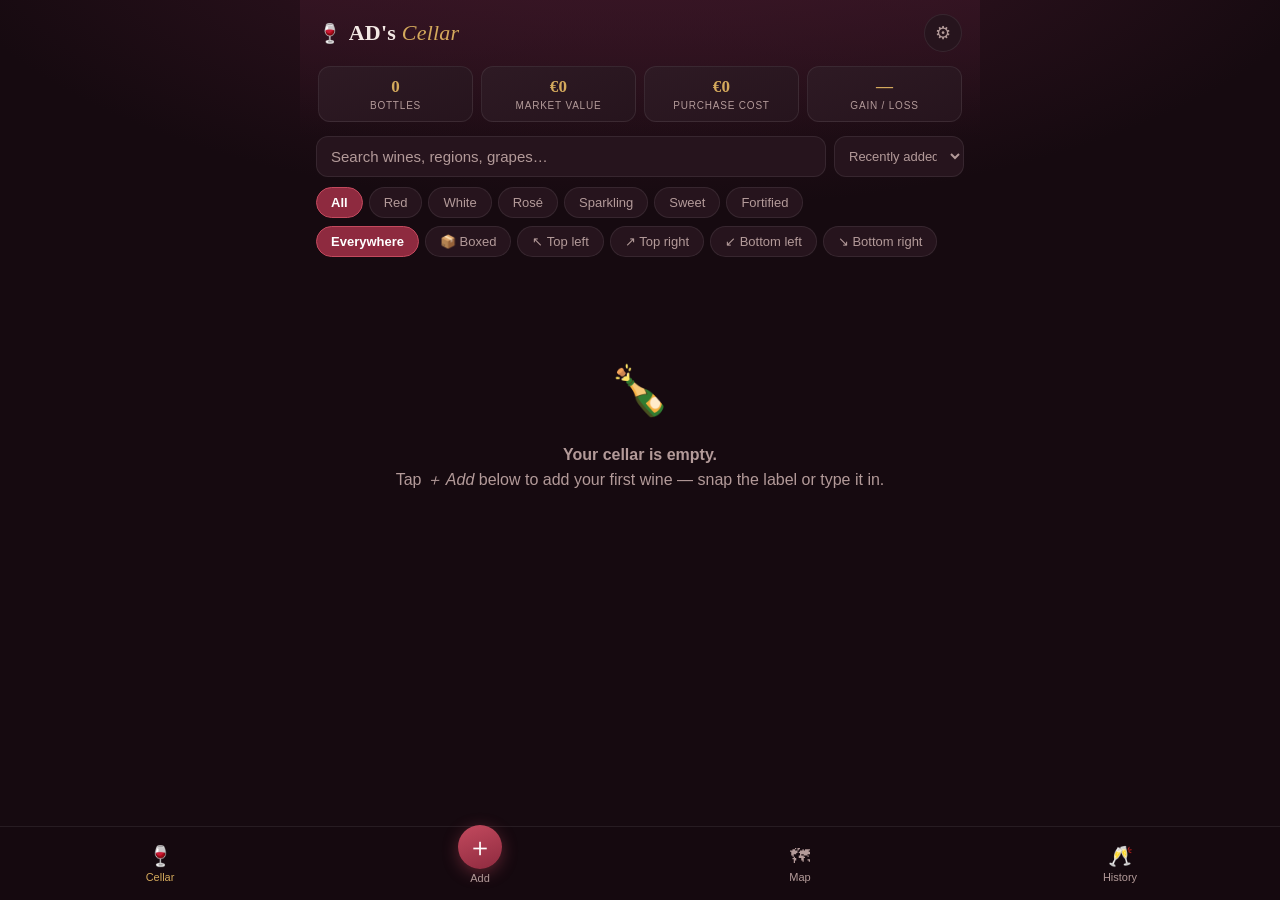
==== index.html @ 8563a79f "Add cross-device sync (Supabase) and AI label identification Sync: - Email one-time-code login (work" ====
<!DOCTYPE html>
<html lang="en">
<head>
<meta charset="UTF-8">
<meta name="viewport" content="width=device-width, initial-scale=1, viewport-fit=cover, user-scalable=no">
<meta name="apple-mobile-web-app-capable" content="yes">
<meta name="apple-mobile-web-app-status-bar-style" content="black-translucent">
<meta name="apple-mobile-web-app-title" content="AD's Cellar">
<meta name="theme-color" content="#160a10">
<title>AD's Cellar</title>
<link rel="manifest" href="manifest.webmanifest">
<link rel="apple-touch-icon" href="icons/icon-180.png">
<link rel="icon" type="image/png" href="icons/icon-192.png">
<link rel="stylesheet" href="css/style.css">
</head>
<body>

<!-- ======================= HEADER / DASHBOARD ======================= -->
<header class="app-header" id="appHeader">
  <div class="header-top">
    <h1 class="brand"><span class="brand-icon">🍷</span> AD's <span class="brand-sub">Cellar</span></h1>
    <button class="icon-btn" id="settingsBtn" title="Backup &amp; settings" aria-label="Settings">⚙︎</button>
  </div>
  <div class="dashboard" id="dashboard">
    <div class="stat">
      <div class="stat-value" id="statBottles">0</div>
      <div class="stat-label">Bottles</div>
    </div>
    <div class="stat">
      <div class="stat-value" id="statValue">€0</div>
      <div class="stat-label">Market value</div>
    </div>
    <div class="stat">
      <div class="stat-value" id="statCost">€0</div>
      <div class="stat-label">Purchase cost</div>
    </div>
    <div class="stat">
      <div class="stat-value" id="statGain">—</div>
      <div class="stat-label">Gain / loss</div>
    </div>
  </div>
</header>

<!-- ======================= MAIN VIEWS ======================= -->
<main class="main" id="main">

  <!-- ---------- CELLAR LIST VIEW ---------- -->
  <section class="view" id="view-cellar">
    <div class="toolbar">
      <input type="search" id="searchInput" class="search" placeholder="Search wines, regions, grapes…">
      <select id="sortSelect" class="chip-select" aria-label="Sort">
        <option value="added">Recently added</option>
        <option value="name">Name A–Z</option>
        <option value="vintage">Vintage</option>
        <option value="value">Value ↓</option>
        <option value="window">Drink first</option>
      </select>
    </div>
    <div class="filter-row" id="filterStyles">
      <button class="chip active" data-style="">All</button>
      <button class="chip" data-style="red">Red</button>
      <button class="chip" data-style="white">White</button>
      <button class="chip" data-style="rose">Rosé</button>
      <button class="chip" data-style="sparkling">Sparkling</button>
      <button class="chip" data-style="sweet">Sweet</button>
      <button class="chip" data-style="fortified">Fortified</button>
    </div>
    <div class="filter-row" id="filterLocations">
      <button class="chip active" data-loc="">Everywhere</button>
      <button class="chip" data-loc="boxed">📦 Boxed</button>
      <button class="chip" data-loc="top-left">↖ Top left</button>
      <button class="chip" data-loc="top-right">↗ Top right</button>
      <button class="chip" data-loc="bottom-left">↙ Bottom left</button>
      <button class="chip" data-loc="bottom-right">↘ Bottom right</button>
    </div>
    <div id="wineList" class="wine-list"></div>
    <div id="emptyState" class="empty-state hidden">
      <div class="empty-icon">🍾</div>
      <p><strong>Your cellar is empty.</strong></p>
      <p>Tap <em>＋ Add</em> below to add your first wine — snap the label or type it in.</p>
    </div>
  </section>

  <!-- ---------- HISTORY VIEW ---------- -->
  <section class="view hidden" id="view-history">
    <h2 class="view-title">Drinking history</h2>
    <div class="history-stats" id="historyStats"></div>
    <div id="historyList" class="wine-list"></div>
    <div id="historyEmpty" class="empty-state hidden">
      <div class="empty-icon">🥂</div>
      <p>No bottles enjoyed yet. When you drink a bottle, mark it from the wine's page and it will appear here.</p>
    </div>
  </section>

  <!-- ---------- CELLAR MAP VIEW ---------- -->
  <section class="view hidden" id="view-map">
    <h2 class="view-title">Cellar map</h2>
    <p class="view-sub">Where your bottles live. Tap a zone to see its wines.</p>
    <div class="cellar-map">
      <div class="map-grid">
        <button class="map-zone" data-loc="top-left"><span class="zone-name">↖ Top left</span><span class="zone-count" id="zone-top-left">0</span></button>
        <button class="map-zone" data-loc="top-right"><span class="zone-name">↗ Top right</span><span class="zone-count" id="zone-top-right">0</span></button>
        <button class="map-zone" data-loc="bottom-left"><span class="zone-name">↙ Bottom left</span><span class="zone-count" id="zone-bottom-left">0</span></button>
        <button class="map-zone" data-loc="bottom-right"><span class="zone-name">↘ Bottom right</span><span class="zone-count" id="zone-bottom-right">0</span></button>
      </div>
      <button class="map-zone map-boxed" data-loc="boxed"><span class="zone-name">📦 Boxed / not racked</span><span class="zone-count" id="zone-boxed">0</span></button>
    </div>
  </section>

</main>

<!-- ======================= TAB BAR ======================= -->
<nav class="tabbar">
  <button class="tab active" data-view="cellar"><span class="tab-icon">🍷</span>Cellar</button>
  <button class="tab tab-add" id="addBtn"><span class="tab-add-circle">＋</span>Add</button>
  <button class="tab" data-view="map"><span class="tab-icon">🗺</span>Map</button>
  <button class="tab" data-view="history"><span class="tab-icon">🥂</span>History</button>
</nav>

<!-- ======================= WINE DETAIL SHEET ======================= -->
<div class="sheet-backdrop hidden" id="detailBackdrop"></div>
<div class="sheet hidden" id="detailSheet" role="dialog" aria-modal="true">
  <div class="sheet-handle"></div>
  <div class="sheet-content" id="detailContent"></div>
</div>

<!-- ======================= ADD / EDIT SHEET ======================= -->
<div class="sheet-backdrop hidden" id="formBackdrop"></div>
<div class="sheet sheet-tall hidden" id="formSheet" role="dialog" aria-modal="true">
  <div class="sheet-handle"></div>
  <div class="sheet-content">
    <h2 id="formTitle" class="sheet-title">Add wine</h2>

    <form id="wineForm" autocomplete="off">
      <input type="hidden" id="f-id">

      <!-- photo -->
      <div class="photo-row">
        <label class="photo-drop" id="photoDrop">
          <img id="photoPreview" class="hidden" alt="Label photo">
          <span id="photoHint">📷 Snap or upload the label</span>
          <input type="file" id="f-photo" accept="image/*" hidden>
        </label>
        <button type="button" class="btn ghost identify-btn" id="identifyBtn">✨ Identify wine from photo</button>
      </div>

      <div class="form-grid">
        <label class="field span2">
          <span>Wine name *</span>
          <input type="text" id="f-name" required placeholder="e.g. Château Margaux">
        </label>
        <label class="field">
          <span>Producer</span>
          <input type="text" id="f-producer" placeholder="Domaine / winery">
        </label>
        <label class="field">
          <span>Vintage</span>
          <input type="number" id="f-vintage" min="1900" max="2035" placeholder="2019">
        </label>
        <label class="field">
          <span>Style</span>
          <select id="f-style">
            <option value="red">Red</option>
            <option value="white">White</option>
            <option value="rose">Rosé</option>
            <option value="sparkling">Sparkling</option>
            <option value="sweet">Sweet</option>
            <option value="fortified">Fortified</option>
          </select>
        </label>
        <label class="field">
          <span>Country</span>
          <input type="text" id="f-country" placeholder="France">
        </label>
        <label class="field">
          <span>Region</span>
          <input type="text" id="f-region" placeholder="Bordeaux">
        </label>
        <label class="field">
          <span>Appellation</span>
          <input type="text" id="f-appellation" placeholder="Margaux AOC">
        </label>
        <label class="field span2">
          <span>Grapes <small>(comma separated)</small></span>
          <input type="text" id="f-grapes" placeholder="Cabernet Sauvignon, Merlot">
        </label>
        <label class="field">
          <span>ABV %</span>
          <input type="number" id="f-abv" step="0.1" min="0" max="25" placeholder="13.5">
        </label>
        <label class="field">
          <span>Location</span>
          <select id="f-location">
            <option value="boxed">📦 Boxed</option>
            <option value="top-left">↖ Top left</option>
            <option value="top-right">↗ Top right</option>
            <option value="bottom-left">↙ Bottom left</option>
            <option value="bottom-right">↘ Bottom right</option>
          </select>
        </label>

        <div class="field-group span2">
          <span class="group-label">Bottles × format</span>
          <div class="pair">
            <input type="number" id="f-quantity" min="1" value="1">
            <select id="f-size">
              <option value="piccolo">Piccolo (187.5 ml)</option>
              <option value="demi">Demi-bouteille (375 ml)</option>
              <option value="standard" selected>Standard (750 ml)</option>
              <option value="magnum">Magnum (1.5 L)</option>
              <option value="double-magnum">Double Magnum (3 L)</option>
              <option value="jeroboam">Jéroboam (4.5 L)</option>
              <option value="imperiale">Impériale (6 L)</option>
            </select>
          </div>
        </div>

        <div class="field-group span2">
          <span class="group-label">Drinking window</span>
          <div class="pair">
            <input type="number" id="f-drinkFrom" min="1990" max="2080" placeholder="From (2024)">
            <input type="number" id="f-drinkTo" min="1990" max="2080" placeholder="To (2035)">
          </div>
        </div>

        <div class="field-group span2">
          <span class="group-label">Ratings</span>
          <div class="pair">
            <input type="number" id="f-ratingVivino" step="0.1" min="0" max="5" placeholder="Vivino /5">
            <input type="number" id="f-ratingCritic" step="1" min="0" max="100" placeholder="Critic /100">
          </div>
        </div>

        <label class="field">
          <span>Market price (€/btl)</span>
          <input type="number" id="f-marketPrice" step="0.01" min="0" placeholder="45.00">
        </label>
        <label class="field">
          <span>Purchase price (€/btl)</span>
          <input type="number" id="f-purchasePrice" step="0.01" min="0" placeholder="32.00">
        </label>
        <label class="field span2">
          <span>Purchase date</span>
          <input type="date" id="f-purchaseDate">
        </label>

        <label class="field span2">
          <span>Edulis notes</span>
          <textarea id="f-edulisNotes" rows="2" placeholder="Notes from Edulis…"></textarea>
        </label>
        <label class="field span2">
          <span>My notes</span>
          <textarea id="f-notes" rows="2" placeholder="Anything else…"></textarea>
        </label>
      </div>

      <div class="lookup-row" id="lookupRow">
        <span class="lookup-label">Fill in details from:</span>
        <button type="button" class="mini-btn" id="lookupWS">Wine-Searcher</button>
        <button type="button" class="mini-btn" id="lookupVivino">Vivino</button>
      </div>

      <div class="form-actions">
        <button type="button" class="btn ghost" id="cancelForm">Cancel</button>
        <button type="submit" class="btn primary" id="saveForm">Save wine</button>
      </div>
    </form>
  </div>
</div>

<!-- ======================= DRINK BOTTLE SHEET ======================= -->
<div class="sheet-backdrop hidden" id="drinkBackdrop"></div>
<div class="sheet hidden" id="drinkSheet" role="dialog" aria-modal="true">
  <div class="sheet-handle"></div>
  <div class="sheet-content">
    <h2 class="sheet-title">🥂 Drink a bottle</h2>
    <p id="drinkWineName" class="drink-wine-name"></p>
    <form id="drinkForm">
      <input type="hidden" id="d-id">
      <label class="field">
        <span>Date</span>
        <input type="date" id="d-date">
      </label>
      <label class="field">
        <span>Occasion / tasting note</span>
        <textarea id="d-note" rows="3" placeholder="Dinner with… tasted like…"></textarea>
      </label>
      <label class="field">
        <span>My rating (0–5)</span>
        <input type="number" id="d-rating" step="0.5" min="0" max="5" placeholder="4.5">
      </label>
      <div class="form-actions">
        <button type="button" class="btn ghost" id="cancelDrink">Cancel</button>
        <button type="submit" class="btn primary">Mark as drunk</button>
      </div>
    </form>
  </div>
</div>

<!-- ======================= SETTINGS SHEET ======================= -->
<div class="sheet-backdrop hidden" id="settingsBackdrop"></div>
<div class="sheet hidden" id="settingsSheet" role="dialog" aria-modal="true">
  <div class="sheet-handle"></div>
  <div class="sheet-content">
    <h2 class="sheet-title">Backup &amp; settings</h2>

    <div class="settings-section">
      <h3 class="settings-h">☁️ Sync between iPhone &amp; iPad</h3>
      <p id="sync-unavailable" class="settings-note hidden">Sync backend not configured.</p>
      <div id="sync-signedout">
        <label class="field">
          <span>Email</span>
          <input type="email" id="syncEmail" placeholder="you@example.com" autocomplete="email">
        </label>
        <button class="btn primary sync-btn" id="syncSendCode">Send login code</button>
        <div id="sync-codeRow" class="hidden">
          <label class="field">
            <span>Code from the email</span>
            <input type="text" id="syncCode" inputmode="numeric" autocomplete="one-time-code" placeholder="123456">
          </label>
          <button class="btn primary sync-btn" id="syncVerify">Verify &amp; start syncing</button>
        </div>
        <p class="settings-note">Sign in with the same email on each device and your cellar stays in sync automatically.</p>
      </div>
      <div id="sync-signedin" class="hidden">
        <p id="syncStatusLine" class="sync-status"></p>
        <div class="detail-actions-row">
          <button class="btn ghost" id="syncNow">Sync now</button>
          <button class="btn danger" id="syncSignOut">Sign out</button>
        </div>
      </div>
    </div>

    <div class="settings-section">
      <h3 class="settings-h">✨ Label identification</h3>
      <label class="field">
        <span>Claude API key</span>
        <input type="password" id="claudeKeyInput" placeholder="sk-ant-…" autocomplete="off">
      </label>
      <p class="settings-note">From console.anthropic.com. Stored only on this device — enables “Identify wine from photo” when adding a wine.</p>
    </div>

    <h3 class="settings-h">💾 Backup</h3>
    <div class="settings-list">
      <button class="settings-item" id="exportBtn">
        <span>⬇️ Export collection (JSON)</span>
        <small>Full backup incl. photos &amp; history</small>
      </button>
      <button class="settings-item" id="importBtn">
        <span>⬆️ Import collection</span>
        <small>Restore or merge from a backup file</small>
      </button>
      <input type="file" id="importFile" accept="application/json,.json" hidden>
      <label class="settings-item settings-inline">
        <span>💶 Currency symbol</span>
        <input type="text" id="currencyInput" maxlength="3" class="currency-input">
      </label>
    </div>
    <p class="settings-note">All data is stored privately on this device. Export regularly to keep a backup.</p>
  </div>
</div>

<div id="toast" class="toast hidden"></div>

<script src="js/vendor/supabase.js"></script>
<script src="js/config.js"></script>
<script src="js/db.js"></script>
<script src="js/pairings.js"></script>
<script src="js/sync.js"></script>
<script src="js/scan.js"></script>
<script src="js/app.js"></script>
</body>
</html>
---- css/style.css ----
/* ============================================================
   Cellar — wine collection tracker
   Deep-cellar dark theme with burgundy & gold accents
   ============================================================ */

:root {
  --bg: #160a10;
  --bg-soft: #1f0f17;
  --card: #26141d;
  --card-2: #2e1a24;
  --line: rgba(255, 255, 255, 0.08);
  --text: #f3e9e4;
  --text-dim: #b39a99;
  --wine: #8e2a3f;
  --wine-bright: #c34a5e;
  --gold: #d4a95c;
  --gold-soft: rgba(212, 169, 92, 0.16);
  --green: #6fbf8f;
  --red: #e07070;
  --radius: 18px;
  --radius-sm: 12px;
  --tabbar-h: 74px;
  --sat: env(safe-area-inset-top, 0px);
  --sab: env(safe-area-inset-bottom, 0px);
  color-scheme: dark;
}

* { box-sizing: border-box; margin: 0; padding: 0; -webkit-tap-highlight-color: transparent; }

html { height: 100%; }

body {
  font-family: -apple-system, BlinkMacSystemFont, "SF Pro Text", "Segoe UI", Roboto, sans-serif;
  background:
    radial-gradient(1200px 500px at 50% -10%, #3a1626 0%, transparent 60%),
    var(--bg);
  color: var(--text);
  min-height: 100%;
  padding-bottom: calc(var(--tabbar-h) + var(--sab));
  -webkit-font-smoothing: antialiased;
  overscroll-behavior-y: contain;
}

h1, h2, h3, .brand, .stat-value, .wine-name, .sheet-title, .detail-name {
  font-family: "Palatino", "Iowan Old Style", Georgia, serif;
  letter-spacing: 0.01em;
}

.hidden { display: none !important; }

/* ---------- header / dashboard ---------- */
.app-header {
  padding: calc(var(--sat) + 14px) 18px 14px;
  background: linear-gradient(180deg, rgba(58, 22, 38, 0.65), transparent);
}

.header-top {
  display: flex;
  align-items: center;
  justify-content: space-between;
}

.brand { font-size: 22px; font-weight: 600; }
.brand-icon { font-size: 19px; margin-right: 2px; }
.brand-sub { color: var(--gold); font-weight: 400; font-style: italic; }

.icon-btn {
  background: var(--card);
  border: 1px solid var(--line);
  color: var(--text-dim);
  font-size: 18px;
  width: 38px; height: 38px;
  border-radius: 50%;
  cursor: pointer;
}

.dashboard {
  margin-top: 14px;
  display: grid;
  grid-template-columns: repeat(4, 1fr);
  gap: 8px;
}

.stat {
  background: linear-gradient(160deg, var(--card-2), var(--card));
  border: 1px solid var(--line);
  border-radius: var(--radius-sm);
  padding: 10px 6px;
  text-align: center;
}

.stat-value { font-size: 17px; font-weight: 700; color: var(--gold); }
.stat-value.pos { color: var(--green); }
.stat-value.neg { color: var(--red); }
.stat-label { font-size: 10px; text-transform: uppercase; letter-spacing: 0.08em; color: var(--text-dim); margin-top: 3px; }

/* ---------- main / toolbar ---------- */
.main { padding: 0 16px; }

.view-title { font-size: 22px; margin: 10px 2px 4px; }
.view-sub { color: var(--text-dim); font-size: 13px; margin: 0 2px 12px; }

.toolbar { display: flex; gap: 8px; margin-bottom: 10px; }

.search {
  flex: 1;
  background: var(--card);
  border: 1px solid var(--line);
  border-radius: var(--radius-sm);
  color: var(--text);
  padding: 11px 14px;
  font-size: 15px;
  outline: none;
}
.search::placeholder { color: var(--text-dim); }
.search:focus { border-color: var(--wine-bright); }

.chip-select {
  background: var(--card);
  border: 1px solid var(--line);
  color: var(--text-dim);
  border-radius: var(--radius-sm);
  padding: 0 10px;
  font-size: 13px;
  max-width: 130px;
}

.filter-row {
  display: flex;
  gap: 6px;
  overflow-x: auto;
  padding-bottom: 8px;
  scrollbar-width: none;
}
.filter-row::-webkit-scrollbar { display: none; }

.chip {
  flex-shrink: 0;
  background: var(--card);
  border: 1px solid var(--line);
  color: var(--text-dim);
  border-radius: 999px;
  padding: 7px 14px;
  font-size: 13px;
  cursor: pointer;
  transition: all 0.15s;
}
.chip.active {
  background: var(--wine);
  border-color: var(--wine-bright);
  color: #fff;
  font-weight: 600;
}

/* ---------- wine cards ---------- */
.wine-list { display: flex; flex-direction: column; gap: 12px; padding: 4px 0 24px; }

.wine-card {
  display: flex;
  gap: 12px;
  background: linear-gradient(150deg, var(--card-2), var(--card));
  border: 1px solid var(--line);
  border-radius: var(--radius);
  padding: 12px;
  cursor: pointer;
  transition: transform 0.1s;
}
.wine-card:active { transform: scale(0.985); }

.wine-thumb {
  width: 64px; height: 84px;
  border-radius: 10px;
  background: var(--bg-soft);
  object-fit: cover;
  flex-shrink: 0;
  display: flex;
  align-items: center;
  justify-content: center;
  font-size: 28px;
  border: 1px solid var(--line);
}

.wine-body { flex: 1; min-width: 0; }

.wine-name {
  font-size: 16px;
  font-weight: 700;
  white-space: nowrap;
  overflow: hidden;
  text-overflow: ellipsis;
}

.wine-sub {
  color: var(--text-dim);
  font-size: 12.5px;
  margin-top: 2px;
  white-space: nowrap;
  overflow: hidden;
  text-overflow: ellipsis;
}

.wine-badges { display: flex; flex-wrap: wrap; gap: 5px; margin-top: 7px; }

.badge {
  font-size: 10.5px;
  padding: 3px 8px;
  border-radius: 999px;
  background: var(--bg-soft);
  border: 1px solid var(--line);
  color: var(--text-dim);
  white-space: nowrap;
}
.badge.gold { color: var(--gold); border-color: rgba(212,169,92,0.35); background: var(--gold-soft); }
.badge.ready { color: var(--green); border-color: rgba(111,191,143,0.4); }
.badge.hold { color: #7fa8d9; border-color: rgba(127,168,217,0.4); }
.badge.soon { color: #e0b070; border-color: rgba(224,176,112,0.4); }
.badge.past { color: var(--red); border-color: rgba(224,112,112,0.4); }

.wine-right {
  display: flex;
  flex-direction: column;
  align-items: flex-end;
  justify-content: space-between;
  flex-shrink: 0;
}

.wine-price { color: var(--gold); font-weight: 700; font-size: 15px; }
.wine-qty {
  font-size: 11px;
  color: var(--text-dim);
  background: var(--bg-soft);
  border: 1px solid var(--line);
  padding: 3px 8px;
  border-radius: 999px;
}

/* ---------- empty states ---------- */
.empty-state {
  text-align: center;
  padding: 60px 30px;
  color: var(--text-dim);
  line-height: 1.6;
}
.empty-icon { font-size: 48px; margin-bottom: 12px; }

/* ---------- cellar map ---------- */
.cellar-map { display: flex; flex-direction: column; gap: 10px; padding-bottom: 24px; }

.map-grid { display: grid; grid-template-columns: 1fr 1fr; gap: 10px; }

.map-zone {
  background: linear-gradient(150deg, var(--card-2), var(--card));
  border: 1px solid var(--line);
  border-radius: var(--radius);
  padding: 26px 12px;
  display: flex;
  flex-direction: column;
  align-items: center;
  gap: 8px;
  cursor: pointer;
  color: var(--text);
}
.map-zone:active { transform: scale(0.98); }
.map-boxed { padding: 18px 12px; }

.zone-name { font-size: 14px; color: var(--text-dim); }
.zone-count { font-size: 26px; font-weight: 800; color: var(--gold); font-family: Georgia, serif; }

/* ---------- history ---------- */
.history-stats {
  color: var(--text-dim);
  font-size: 13px;
  margin: 0 2px 12px;
}

.history-note { font-size: 12.5px; color: var(--text-dim); margin-top: 6px; font-style: italic; }

/* ---------- tab bar ---------- */
.tabbar {
  position: fixed;
  left: 0; right: 0; bottom: 0;
  height: calc(var(--tabbar-h) + var(--sab));
  padding-bottom: var(--sab);
  background: rgba(22, 10, 16, 0.92);
  backdrop-filter: blur(18px);
  -webkit-backdrop-filter: blur(18px);
  border-top: 1px solid var(--line);
  display: flex;
  z-index: 40;
}

.tab {
  flex: 1;
  background: none;
  border: none;
  color: var(--text-dim);
  font-size: 11px;
  display: flex;
  flex-direction: column;
  align-items: center;
  justify-content: center;
  gap: 3px;
  cursor: pointer;
}
.tab.active { color: var(--gold); }
.tab-icon { font-size: 20px; }

.tab-add-circle {
  width: 44px; height: 44px;
  border-radius: 50%;
  background: linear-gradient(160deg, var(--wine-bright), var(--wine));
  color: #fff;
  font-size: 26px;
  line-height: 44px;
  text-align: center;
  box-shadow: 0 4px 16px rgba(195, 74, 94, 0.4);
  margin-top: -18px;
}

/* ---------- sheets ---------- */
.sheet-backdrop {
  position: fixed; inset: 0;
  background: rgba(0, 0, 0, 0.55);
  backdrop-filter: blur(3px);
  -webkit-backdrop-filter: blur(3px);
  z-index: 50;
}

.sheet {
  position: fixed;
  left: 0; right: 0; bottom: 0;
  max-height: 88vh;
  background: var(--bg-soft);
  border-radius: 22px 22px 0 0;
  border-top: 1px solid var(--line);
  z-index: 60;
  display: flex;
  flex-direction: column;
  animation: slideUp 0.25s ease-out;
}
.sheet-tall { height: 92vh; max-height: 92vh; }

@keyframes slideUp { from { transform: translateY(40px); opacity: 0; } to { transform: none; opacity: 1; } }

.sheet-handle {
  width: 40px; height: 4px;
  background: var(--line);
  border-radius: 2px;
  margin: 10px auto 2px;
  flex-shrink: 0;
}

.sheet-content {
  overflow-y: auto;
  padding: 12px 18px calc(24px + var(--sab));
  -webkit-overflow-scrolling: touch;
}

.sheet-title { font-size: 21px; margin-bottom: 14px; }

/* ---------- form ---------- */
.photo-row { margin-bottom: 14px; }

.photo-drop {
  display: flex;
  align-items: center;
  justify-content: center;
  min-height: 110px;
  border: 1.5px dashed rgba(212, 169, 92, 0.4);
  border-radius: var(--radius);
  color: var(--gold);
  font-size: 14px;
  cursor: pointer;
  overflow: hidden;
  background: var(--gold-soft);
}
.photo-drop img { width: 100%; max-height: 220px; object-fit: contain; }

.form-grid {
  display: grid;
  grid-template-columns: 1fr 1fr;
  gap: 10px;
}

.field, .field-group { display: flex; flex-direction: column; gap: 5px; }
.span2 { grid-column: span 2; }

.field > span, .group-label {
  font-size: 12px;
  color: var(--text-dim);
  text-transform: uppercase;
  letter-spacing: 0.06em;
}
.field small { text-transform: none; letter-spacing: 0; }

.field input, .field select, .field textarea, .pair input {
  background: var(--card);
  border: 1px solid var(--line);
  border-radius: var(--radius-sm);
  color: var(--text);
  padding: 11px 12px;
  font-size: 16px; /* prevents iOS zoom */
  outline: none;
  width: 100%;
  font-family: inherit;
}
.field input:focus, .field select:focus, .field textarea:focus, .pair input:focus {
  border-color: var(--wine-bright);
}

.pair { display: grid; grid-template-columns: 1fr 1fr; gap: 8px; }

.lookup-row {
  display: flex;
  align-items: center;
  gap: 8px;
  flex-wrap: wrap;
  margin: 16px 0 4px;
  padding: 12px;
  background: var(--card);
  border-radius: var(--radius-sm);
  border: 1px solid var(--line);
}
.lookup-label { font-size: 12.5px; color: var(--text-dim); }

.mini-btn {
  background: var(--bg-soft);
  border: 1px solid rgba(212, 169, 92, 0.35);
  color: var(--gold);
  border-radius: 999px;
  padding: 6px 13px;
  font-size: 12.5px;
  cursor: pointer;
}

.form-actions {
  display: flex;
  gap: 10px;
  margin-top: 18px;
}

.btn {
  flex: 1;
  padding: 14px;
  border-radius: var(--radius-sm);
  font-size: 16px;
  font-weight: 600;
  border: none;
  cursor: pointer;
}
.btn.primary {
  background: linear-gradient(160deg, var(--wine-bright), var(--wine));
  color: #fff;
  box-shadow: 0 4px 14px rgba(195, 74, 94, 0.35);
}
.btn.ghost {
  background: var(--card);
  color: var(--text-dim);
  border: 1px solid var(--line);
}
.btn.danger { background: rgba(224, 112, 112, 0.15); color: var(--red); border: 1px solid rgba(224,112,112,0.4); }

/* ---------- wine detail ---------- */
.detail-photo {
  width: 100%;
  max-height: 260px;
  object-fit: contain;
  border-radius: var(--radius);
  background: var(--card);
  margin-bottom: 14px;
}

.detail-name { font-size: 24px; font-weight: 700; line-height: 1.2; }
.detail-sub { color: var(--text-dim); font-size: 14px; margin-top: 4px; }

.detail-badges { display: flex; flex-wrap: wrap; gap: 6px; margin: 12px 0; }
.detail-badges .badge { font-size: 12px; padding: 5px 11px; }

.detail-section { margin-top: 18px; }
.detail-section h3 {
  font-size: 12px;
  text-transform: uppercase;
  letter-spacing: 0.1em;
  color: var(--gold);
  margin-bottom: 8px;
}

.info-grid {
  display: grid;
  grid-template-columns: 1fr 1fr;
  gap: 8px;
}

.info-cell {
  background: var(--card);
  border: 1px solid var(--line);
  border-radius: var(--radius-sm);
  padding: 10px 12px;
}
.info-cell .k { font-size: 10.5px; text-transform: uppercase; letter-spacing: 0.07em; color: var(--text-dim); }
.info-cell .v { font-size: 15px; font-weight: 600; margin-top: 3px; }
.info-cell .v.gold { color: var(--gold); }
.info-cell .v.pos { color: var(--green); }
.info-cell .v.neg { color: var(--red); }

.note-block {
  background: var(--card);
  border: 1px solid var(--line);
  border-left: 3px solid var(--gold);
  border-radius: var(--radius-sm);
  padding: 12px 14px;
  font-size: 14px;
  line-height: 1.55;
  color: var(--text);
}

.pairing-list { display: flex; flex-wrap: wrap; gap: 7px; }
.pairing-item {
  background: var(--card);
  border: 1px solid var(--line);
  border-radius: 999px;
  padding: 7px 13px;
  font-size: 13px;
}

.detail-actions { display: flex; flex-direction: column; gap: 10px; margin-top: 22px; }
.detail-actions-row { display: flex; gap: 10px; }

.drink-wine-name { color: var(--gold); font-size: 16px; margin: -6px 0 14px; font-style: italic; }

#drinkForm .field { margin-bottom: 10px; }

/* ---------- settings ---------- */
.settings-list { display: flex; flex-direction: column; gap: 10px; }

.settings-item {
  background: var(--card);
  border: 1px solid var(--line);
  border-radius: var(--radius-sm);
  padding: 14px;
  color: var(--text);
  text-align: left;
  font-size: 15px;
  cursor: pointer;
  display: flex;
  flex-direction: column;
  gap: 3px;
}
.settings-item small { color: var(--text-dim); font-size: 12px; }
.settings-inline { flex-direction: row; align-items: center; justify-content: space-between; }

.currency-input {
  width: 64px;
  background: var(--bg-soft);
  border: 1px solid var(--line);
  border-radius: 8px;
  color: var(--gold);
  text-align: center;
  padding: 8px;
  font-size: 16px;
}

.settings-note { color: var(--text-dim); font-size: 12.5px; margin-top: 14px; line-height: 1.5; }

/* ---------- sync & scan ---------- */
.settings-section {
  background: var(--card);
  border: 1px solid var(--line);
  border-radius: var(--radius);
  padding: 14px;
  margin-bottom: 14px;
  display: flex;
  flex-direction: column;
  gap: 10px;
}

.settings-h {
  font-size: 12px;
  text-transform: uppercase;
  letter-spacing: 0.1em;
  color: var(--gold);
  margin-bottom: 6px;
}

.sync-btn { margin-top: 2px; }
.sync-status { font-size: 14px; color: var(--text); }

.identify-btn {
  width: 100%;
  margin-top: 8px;
  border-color: rgba(212, 169, 92, 0.35);
  color: var(--gold);
}

/* ---------- toast ---------- */
.toast {
  position: fixed;
  bottom: calc(var(--tabbar-h) + var(--sab) + 14px);
  left: 50%;
  transform: translateX(-50%);
  background: var(--card-2);
  border: 1px solid rgba(212, 169, 92, 0.4);
  color: var(--text);
  padding: 11px 20px;
  border-radius: 999px;
  font-size: 14px;
  z-index: 80;
  box-shadow: 0 6px 24px rgba(0,0,0,0.5);
  animation: slideUp 0.2s ease-out;
  max-width: 86vw;
  text-align: center;
}

/* ---------- larger screens ---------- */
@media (min-width: 700px) {
  .main, .app-header { max-width: 680px; margin-left: auto; margin-right: auto; }
  .sheet { max-width: 680px; left: 50%; transform: translateX(-50%); }
  @keyframes slideUp { from { transform: translate(-50%, 40px); opacity: 0; } to { transform: translate(-50%, 0); opacity: 1; } }
  .toast { animation: none; }
}
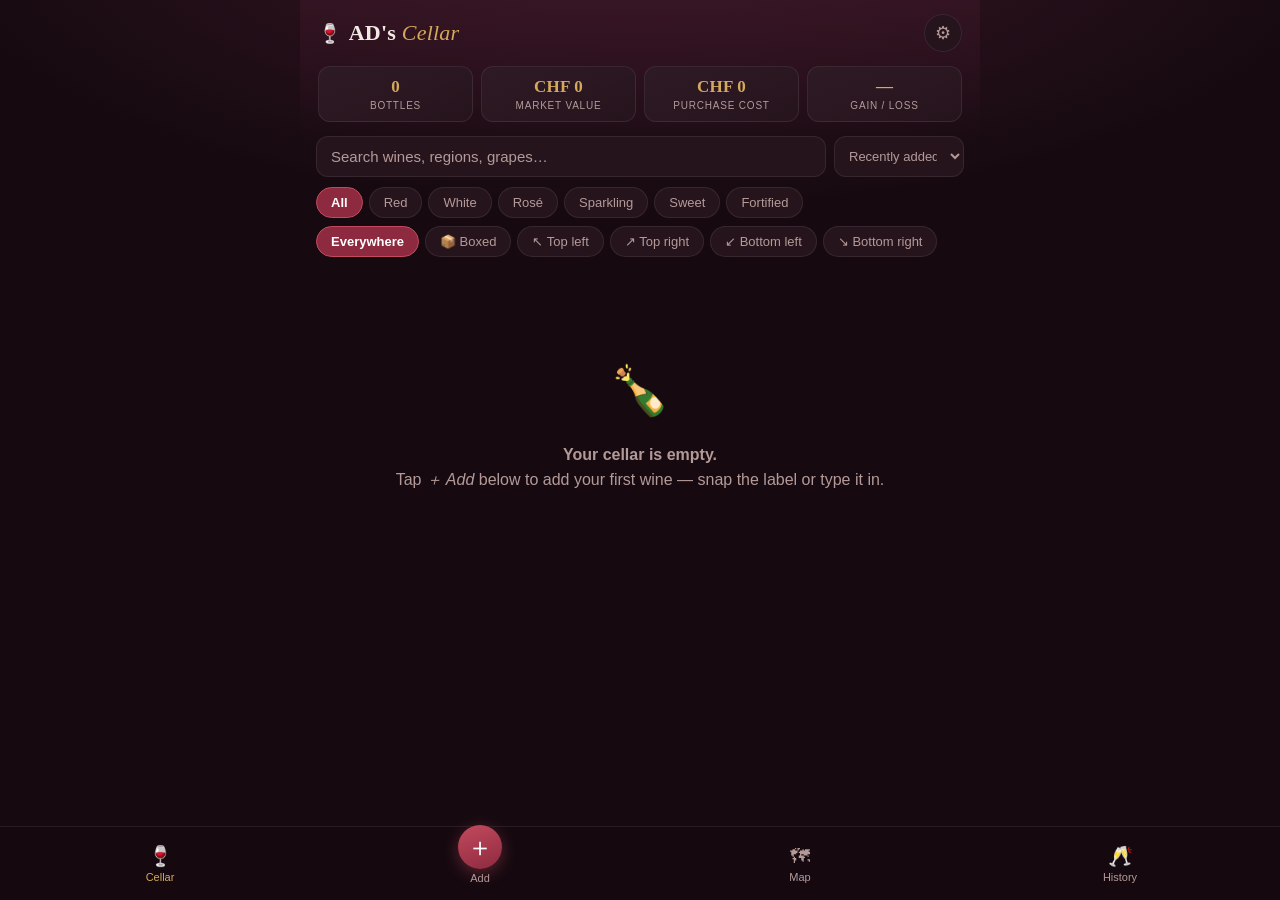
==== commit 3b062676: "Add themes, CHF pricing with 8.1% VAT, EUR conversion, case quantities Themes: - Theme system via CS" ====
--- a/index.html
+++ b/index.html
@@ -8,6 +8,7 @@
 <meta name="apple-mobile-web-app-title" content="AD's Cellar">
 <meta name="theme-color" content="#160a10">
 <title>AD's Cellar</title>
+<script>document.documentElement.dataset.theme = localStorage.getItem('cellar-theme') || 'cellar';</script>
 <link rel="manifest" href="manifest.webmanifest">
 <link rel="apple-touch-icon" href="icons/icon-180.png">
 <link rel="icon" type="image/png" href="icons/icon-192.png">
@@ -213,6 +214,12 @@
               <option value="imperiale">Impériale (6 L)</option>
             </select>
           </div>
+          <div class="qty-quick">
+            <button type="button" class="mini-btn" data-qty="1">×1</button>
+            <button type="button" class="mini-btn" data-qty="3">Box ×3</button>
+            <button type="button" class="mini-btn" data-qty="6">Box ×6</button>
+            <button type="button" class="mini-btn" data-qty="12">Box ×12</button>
+          </div>
         </div>
 
         <div class="field-group span2">
@@ -231,13 +238,20 @@
           </div>
         </div>
 
-        <label class="field">
-          <span>Market price (€/btl)</span>
-          <input type="number" id="f-marketPrice" step="0.01" min="0" placeholder="45.00">
-        </label>
-        <label class="field">
-          <span>Purchase price (€/btl)</span>
+        <div class="field-group span2">
+          <span class="group-label">Market price (per bottle)</span>
+          <div class="pair">
+            <input type="number" id="f-marketPrice" step="0.01" min="0" placeholder="45.00">
+            <select id="f-marketCurrency">
+              <option value="CHF" selected>CHF</option>
+              <option value="EUR">EUR</option>
+            </select>
+          </div>
+        </div>
+        <label class="field span2">
+          <span>Purchase price (CHF per bottle, excl. VAT)</span>
           <input type="number" id="f-purchasePrice" step="0.01" min="0" placeholder="32.00">
+          <span class="field-hint" id="vatHint"></span>
         </label>
         <label class="field span2">
           <span>Purchase date</span>
@@ -305,6 +319,16 @@
     <h2 class="sheet-title">Backup &amp; settings</h2>
 
     <div class="settings-section">
+      <h3 class="settings-h">🎨 Theme</h3>
+      <div class="filter-row" id="themeRow">
+        <button class="chip" data-themepick="cellar">🍷 Cellar (dark)</button>
+        <button class="chip" data-themepick="linen">🌾 Linen</button>
+        <button class="chip" data-themepick="blanc">⚪ Blanc</button>
+        <button class="chip" data-themepick="rose">🌸 Rosé</button>
+      </div>
+    </div>
+
+    <div class="settings-section">
       <h3 class="settings-h">☁️ Sync between iPhone &amp; iPad</h3>
       <p id="sync-unavailable" class="settings-note hidden">Sync backend not configured.</p>
       <div id="sync-signedout">
@@ -312,15 +336,12 @@
           <span>Email</span>
           <input type="email" id="syncEmail" placeholder="you@example.com" autocomplete="email">
         </label>
-        <button class="btn primary sync-btn" id="syncSendCode">Send login code</button>
-        <div id="sync-codeRow" class="hidden">
-          <label class="field">
-            <span>Code from the email</span>
-            <input type="text" id="syncCode" inputmode="numeric" autocomplete="one-time-code" placeholder="123456">
-          </label>
-          <button class="btn primary sync-btn" id="syncVerify">Verify &amp; start syncing</button>
-        </div>
-        <p class="settings-note">Sign in with the same email on each device and your cellar stays in sync automatically.</p>
+        <label class="field">
+          <span>Password</span>
+          <input type="password" id="syncPassword" placeholder="6+ characters" autocomplete="current-password">
+        </label>
+        <button class="btn primary sync-btn" id="syncSignIn">Sign in / create account</button>
+        <p class="settings-note">First time: this creates your account. Then sign in with the same email &amp; password on each device and your cellar stays in sync automatically.</p>
       </div>
       <div id="sync-signedin" class="hidden">
         <p id="syncStatusLine" class="sync-status"></p>
--- a/css/style.css
+++ b/css/style.css
@@ -4,6 +4,7 @@
    ============================================================ */
 
 :root {
+  /* Theme: Cellar (dark, default) */
   --bg: #160a10;
   --bg-soft: #1f0f17;
   --card: #26141d;
@@ -15,8 +16,15 @@
   --wine-bright: #c34a5e;
   --gold: #d4a95c;
   --gold-soft: rgba(212, 169, 92, 0.16);
-  --green: #6fbf8f;
-  --red: #e07070;
+  --glow: #3a1626;
+  --header-tint: rgba(58, 22, 38, 0.65);
+  --tabbar-bg: rgba(22, 10, 16, 0.92);
+  --ok: #6fbf8f;
+  --info: #7fa8d9;
+  --warn: #e0b070;
+  --bad: #e07070;
+  --green: var(--ok);
+  --red: var(--bad);
   --radius: 18px;
   --radius-sm: 12px;
   --tabbar-h: 74px;
@@ -25,6 +33,75 @@
   color-scheme: dark;
 }
 
+/* Theme: Linen — warm cream, editorial */
+:root[data-theme="linen"] {
+  --bg: #f5efe3;
+  --bg-soft: #eee6d5;
+  --card: #fffdf7;
+  --card-2: #faf4e8;
+  --line: rgba(74, 48, 28, 0.14);
+  --text: #2e2018;
+  --text-dim: #8a7364;
+  --wine: #8e2a3f;
+  --wine-bright: #a63a50;
+  --gold: #96702a;
+  --gold-soft: rgba(150, 112, 42, 0.12);
+  --glow: #ecdcc0;
+  --header-tint: rgba(142, 42, 63, 0.08);
+  --tabbar-bg: rgba(255, 253, 247, 0.94);
+  --ok: #2e7d4f;
+  --info: #2f6ea5;
+  --warn: #a2691c;
+  --bad: #b3402e;
+  color-scheme: light;
+}
+
+/* Theme: Blanc — minimal white, black & crimson */
+:root[data-theme="blanc"] {
+  --bg: #fafafa;
+  --bg-soft: #f1f1f2;
+  --card: #ffffff;
+  --card-2: #fcfcfd;
+  --line: rgba(20, 20, 25, 0.11);
+  --text: #17181c;
+  --text-dim: #71767f;
+  --wine: #1f1f24;
+  --wine-bright: #3a3a42;
+  --gold: #b02940;
+  --gold-soft: rgba(176, 41, 64, 0.08);
+  --glow: #ececee;
+  --header-tint: rgba(20, 20, 25, 0.04);
+  --tabbar-bg: rgba(255, 255, 255, 0.94);
+  --ok: #1e7a45;
+  --info: #2b6cb0;
+  --warn: #9c6512;
+  --bad: #c0392b;
+  color-scheme: light;
+}
+
+/* Theme: Rosé — soft blush */
+:root[data-theme="rose"] {
+  --bg: #f9f0ee;
+  --bg-soft: #f3e6e3;
+  --card: #fffbfa;
+  --card-2: #fbf3f1;
+  --line: rgba(120, 60, 70, 0.13);
+  --text: #3a2530;
+  --text-dim: #96707d;
+  --wine: #c0576d;
+  --wine-bright: #d06e83;
+  --gold: #a87938;
+  --gold-soft: rgba(168, 121, 56, 0.12);
+  --glow: #f3d9d3;
+  --header-tint: rgba(192, 87, 109, 0.08);
+  --tabbar-bg: rgba(255, 251, 250, 0.94);
+  --ok: #2e7d4f;
+  --info: #3572a8;
+  --warn: #a2691c;
+  --bad: #b3402e;
+  color-scheme: light;
+}
+
 * { box-sizing: border-box; margin: 0; padding: 0; -webkit-tap-highlight-color: transparent; }
 
 html { height: 100%; }
@@ -32,7 +109,7 @@
 body {
   font-family: -apple-system, BlinkMacSystemFont, "SF Pro Text", "Segoe UI", Roboto, sans-serif;
   background:
-    radial-gradient(1200px 500px at 50% -10%, #3a1626 0%, transparent 60%),
+    radial-gradient(1200px 500px at 50% -10%, var(--glow) 0%, transparent 60%),
     var(--bg);
   color: var(--text);
   min-height: 100%;
@@ -51,7 +128,7 @@
 /* ---------- header / dashboard ---------- */
 .app-header {
   padding: calc(var(--sat) + 14px) 18px 14px;
-  background: linear-gradient(180deg, rgba(58, 22, 38, 0.65), transparent);
+  background: linear-gradient(180deg, var(--header-tint), transparent);
 }
 
 .header-top {
@@ -210,11 +287,11 @@
   color: var(--text-dim);
   white-space: nowrap;
 }
-.badge.gold { color: var(--gold); border-color: rgba(212,169,92,0.35); background: var(--gold-soft); }
-.badge.ready { color: var(--green); border-color: rgba(111,191,143,0.4); }
-.badge.hold { color: #7fa8d9; border-color: rgba(127,168,217,0.4); }
-.badge.soon { color: #e0b070; border-color: rgba(224,176,112,0.4); }
-.badge.past { color: var(--red); border-color: rgba(224,112,112,0.4); }
+.badge.gold { color: var(--gold); border-color: color-mix(in srgb, var(--gold) 40%, transparent); background: var(--gold-soft); }
+.badge.ready { color: var(--ok); border-color: color-mix(in srgb, var(--ok) 40%, transparent); }
+.badge.hold { color: var(--info); border-color: color-mix(in srgb, var(--info) 40%, transparent); }
+.badge.soon { color: var(--warn); border-color: color-mix(in srgb, var(--warn) 40%, transparent); }
+.badge.past { color: var(--bad); border-color: color-mix(in srgb, var(--bad) 40%, transparent); }
 
 .wine-right {
   display: flex;
@@ -281,7 +358,7 @@
   left: 0; right: 0; bottom: 0;
   height: calc(var(--tabbar-h) + var(--sab));
   padding-bottom: var(--sab);
-  background: rgba(22, 10, 16, 0.92);
+  background: var(--tabbar-bg);
   backdrop-filter: blur(18px);
   -webkit-backdrop-filter: blur(18px);
   border-top: 1px solid var(--line);
@@ -313,7 +390,7 @@
   font-size: 26px;
   line-height: 44px;
   text-align: center;
-  box-shadow: 0 4px 16px rgba(195, 74, 94, 0.4);
+  box-shadow: 0 4px 16px color-mix(in srgb, var(--wine-bright) 40%, transparent);
   margin-top: -18px;
 }
 
@@ -366,7 +443,7 @@
   align-items: center;
   justify-content: center;
   min-height: 110px;
-  border: 1.5px dashed rgba(212, 169, 92, 0.4);
+  border: 1.5px dashed color-mix(in srgb, var(--gold) 45%, transparent);
   border-radius: var(--radius);
   color: var(--gold);
   font-size: 14px;
@@ -425,7 +502,7 @@
 
 .mini-btn {
   background: var(--bg-soft);
-  border: 1px solid rgba(212, 169, 92, 0.35);
+  border: 1px solid color-mix(in srgb, var(--gold) 40%, transparent);
   color: var(--gold);
   border-radius: 999px;
   padding: 6px 13px;
@@ -451,14 +528,18 @@
 .btn.primary {
   background: linear-gradient(160deg, var(--wine-bright), var(--wine));
   color: #fff;
-  box-shadow: 0 4px 14px rgba(195, 74, 94, 0.35);
+  box-shadow: 0 4px 14px color-mix(in srgb, var(--wine-bright) 35%, transparent);
 }
 .btn.ghost {
   background: var(--card);
   color: var(--text-dim);
   border: 1px solid var(--line);
 }
-.btn.danger { background: rgba(224, 112, 112, 0.15); color: var(--red); border: 1px solid rgba(224,112,112,0.4); }
+.btn.danger {
+  background: color-mix(in srgb, var(--bad) 14%, transparent);
+  color: var(--bad);
+  border: 1px solid color-mix(in srgb, var(--bad) 40%, transparent);
+}
 
 /* ---------- wine detail ---------- */
 .detail-photo {
@@ -588,9 +669,14 @@
 .identify-btn {
   width: 100%;
   margin-top: 8px;
-  border-color: rgba(212, 169, 92, 0.35);
+  border-color: color-mix(in srgb, var(--gold) 40%, transparent);
   color: var(--gold);
 }
+
+.field-hint { font-size: 12px; color: var(--gold); text-transform: none; letter-spacing: 0; }
+
+.qty-quick { display: flex; gap: 6px; margin-top: 6px; }
+.qty-quick .mini-btn { flex: 1; text-align: center; }
 
 /* ---------- toast ---------- */
 .toast {
@@ -599,7 +685,7 @@
   left: 50%;
   transform: translateX(-50%);
   background: var(--card-2);
-  border: 1px solid rgba(212, 169, 92, 0.4);
+  border: 1px solid color-mix(in srgb, var(--gold) 40%, transparent);
   color: var(--text);
   padding: 11px 20px;
   border-radius: 999px;
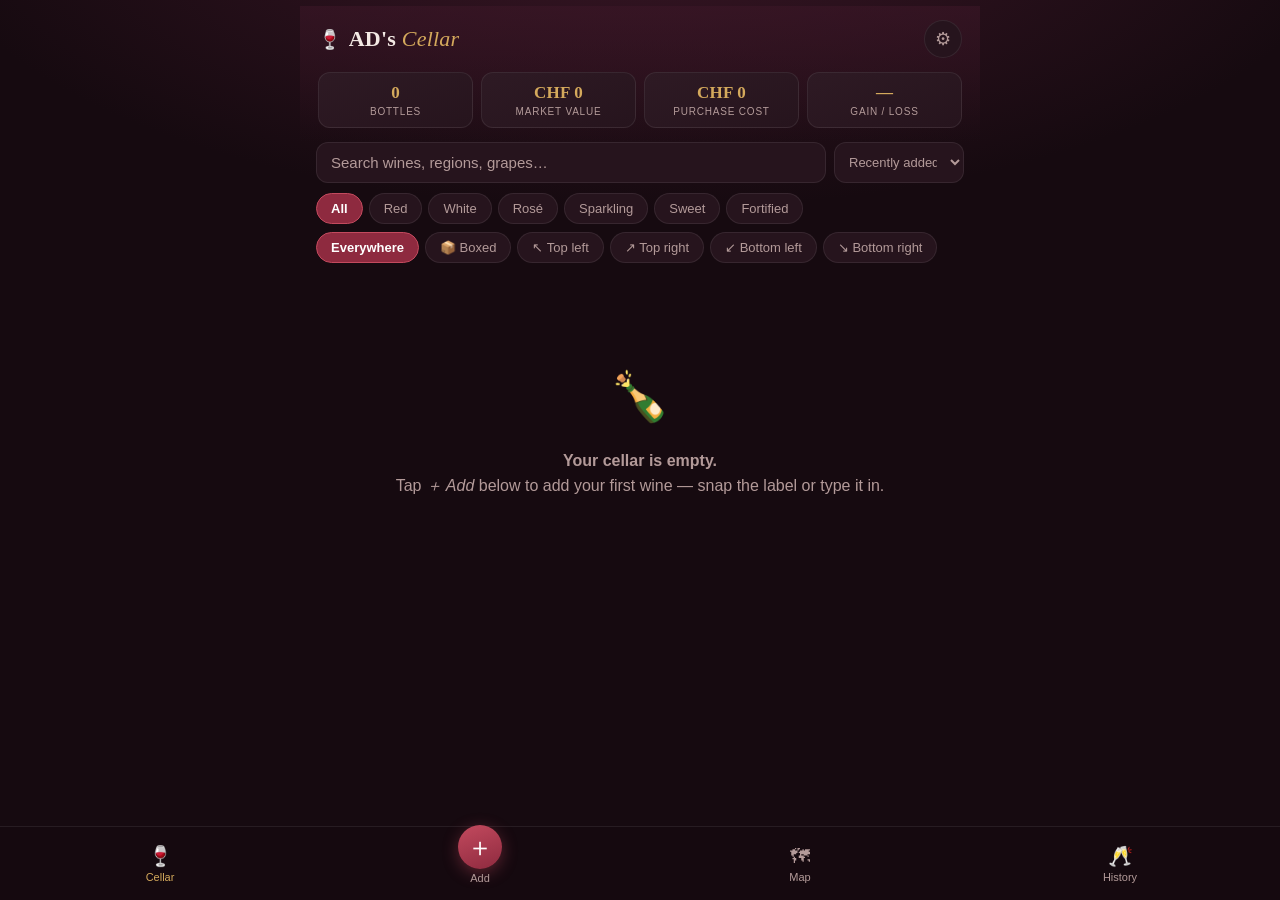
==== commit 6fc5c6e2: "Pull-to-refresh: sync data and apply app updates in one gesture - Pull down on the main list to trig" ====
--- a/index.html
+++ b/index.html
@@ -16,6 +16,8 @@
 </head>
 <body>
 
+<div id="ptr" class="ptr"></div>
+
 <!-- ======================= HEADER / DASHBOARD ======================= -->
 <header class="app-header" id="appHeader">
   <div class="header-top">
@@ -122,6 +124,8 @@
 <div class="sheet-backdrop hidden" id="detailBackdrop"></div>
 <div class="sheet hidden" id="detailSheet" role="dialog" aria-modal="true">
   <div class="sheet-handle"></div>
+  <button type="button" class="sheet-close" data-close="detail" aria-label="Close">✕</button>
+  <input type="file" id="detailPhotoInput" accept="image/*" hidden>
   <div class="sheet-content" id="detailContent"></div>
 </div>
 
@@ -129,6 +133,7 @@
 <div class="sheet-backdrop hidden" id="formBackdrop"></div>
 <div class="sheet sheet-tall hidden" id="formSheet" role="dialog" aria-modal="true">
   <div class="sheet-handle"></div>
+  <button type="button" class="sheet-close" data-close="form" aria-label="Close">✕</button>
   <div class="sheet-content">
     <h2 id="formTitle" class="sheet-title">Add wine</h2>
 
@@ -158,6 +163,7 @@
           <span>Vintage</span>
           <input type="number" id="f-vintage" min="1900" max="2035" placeholder="2019">
         </label>
+        <button type="button" class="btn ghost identify-btn span2" id="fetchByNameBtn">✨ Fetch details from name &amp; vintage</button>
         <label class="field">
           <span>Style</span>
           <select id="f-style">
@@ -231,10 +237,10 @@
         </div>
 
         <div class="field-group span2">
-          <span class="group-label">Ratings</span>
+          <span class="group-label">Ratings <small>(from the lookup links)</small></span>
           <div class="pair">
-            <input type="number" id="f-ratingVivino" step="0.1" min="0" max="5" placeholder="Vivino /5">
-            <input type="number" id="f-ratingCritic" step="1" min="0" max="100" placeholder="Critic /100">
+            <input type="number" id="f-ratingVivino" step="0.1" min="0" max="5" placeholder="Vivino users /5">
+            <input type="number" id="f-ratingCritic" step="1" min="0" max="100" placeholder="Wine-Searcher /100">
           </div>
         </div>
 
@@ -259,8 +265,16 @@
         </label>
 
         <label class="field span2">
-          <span>Edulis notes</span>
-          <textarea id="f-edulisNotes" rows="2" placeholder="Notes from Edulis…"></textarea>
+          <span>Edulis note — headline</span>
+          <input type="text" id="f-edulisTitle" placeholder="Short summary shown on the wine page">
+        </label>
+        <label class="field span2">
+          <span>Edulis note — full text</span>
+          <textarea id="f-edulisBody" rows="3" placeholder="Full note from Edulis…"></textarea>
+        </label>
+        <label class="field span2">
+          <span>Edulis email date</span>
+          <input type="date" id="f-edulisDate">
         </label>
         <label class="field span2">
           <span>My notes</span>
@@ -286,6 +300,7 @@
 <div class="sheet-backdrop hidden" id="drinkBackdrop"></div>
 <div class="sheet hidden" id="drinkSheet" role="dialog" aria-modal="true">
   <div class="sheet-handle"></div>
+  <button type="button" class="sheet-close" data-close="drink" aria-label="Close">✕</button>
   <div class="sheet-content">
     <h2 class="sheet-title">🥂 Drink a bottle</h2>
     <p id="drinkWineName" class="drink-wine-name"></p>
@@ -315,6 +330,7 @@
 <div class="sheet-backdrop hidden" id="settingsBackdrop"></div>
 <div class="sheet hidden" id="settingsSheet" role="dialog" aria-modal="true">
   <div class="sheet-handle"></div>
+  <button type="button" class="sheet-close" data-close="settings" aria-label="Close">✕</button>
   <div class="sheet-content">
     <h2 class="sheet-title">Backup &amp; settings</h2>
 
--- a/css/style.css
+++ b/css/style.css
@@ -125,6 +125,20 @@
 
 .hidden { display: none !important; }
 
+/* ---------- pull to refresh ---------- */
+.ptr {
+  height: 0;
+  overflow: hidden;
+  display: flex;
+  align-items: flex-end;
+  justify-content: center;
+  padding-bottom: 6px;
+  margin-top: var(--sat);
+  color: var(--gold);
+  font-size: 13px;
+  transition: height 0.18s ease-out;
+}
+
 /* ---------- header / dashboard ---------- */
 .app-header {
   padding: calc(var(--sat) + 14px) 18px 14px;
@@ -427,6 +441,23 @@
   flex-shrink: 0;
 }
 
+.sheet-close {
+  position: absolute;
+  top: 12px;
+  right: 14px;
+  width: 34px;
+  height: 34px;
+  border-radius: 50%;
+  background: var(--card);
+  border: 1px solid var(--line);
+  color: var(--text-dim);
+  font-size: 15px;
+  line-height: 1;
+  cursor: pointer;
+  z-index: 5;
+}
+.sheet-close:active { background: var(--card-2); }
+
 .sheet-content {
   overflow-y: auto;
   padding: 12px 18px calc(24px + var(--sab));
@@ -551,6 +582,8 @@
   margin-bottom: 14px;
 }
 
+.detail-photo-btn { display: block; width: 100%; text-align: center; padding: 9px; margin-bottom: 12px; }
+
 .detail-name { font-size: 24px; font-weight: 700; line-height: 1.2; }
 .detail-sub { color: var(--text-dim); font-size: 14px; margin-top: 4px; }
 
@@ -594,6 +627,32 @@
   line-height: 1.55;
   color: var(--text);
 }
+
+.note-toggle {
+  width: 100%;
+  display: flex;
+  align-items: center;
+  justify-content: space-between;
+  gap: 10px;
+  background: var(--card);
+  border: 1px solid var(--line);
+  border-left: 3px solid var(--gold);
+  border-radius: var(--radius-sm);
+  padding: 12px 14px;
+  color: var(--text);
+  font-size: 14.5px;
+  font-weight: 600;
+  text-align: left;
+  cursor: pointer;
+}
+.note-chevron { color: var(--gold); transition: transform 0.2s; flex-shrink: 0; }
+.note-toggle.open .note-chevron { transform: rotate(180deg); }
+.note-titles { display: flex; flex-direction: column; gap: 3px; min-width: 0; }
+.note-when { font-size: 12px; font-weight: 400; color: var(--text-dim); }
+.note-full { margin-top: 8px; white-space: pre-wrap; }
+
+.lookup-bottom { margin-top: 14px; padding-top: 14px; border-top: 1px solid var(--line); }
+.lookup-bottom .pairing-list { justify-content: center; }
 
 .pairing-list { display: flex; flex-wrap: wrap; gap: 7px; }
 .pairing-item {
